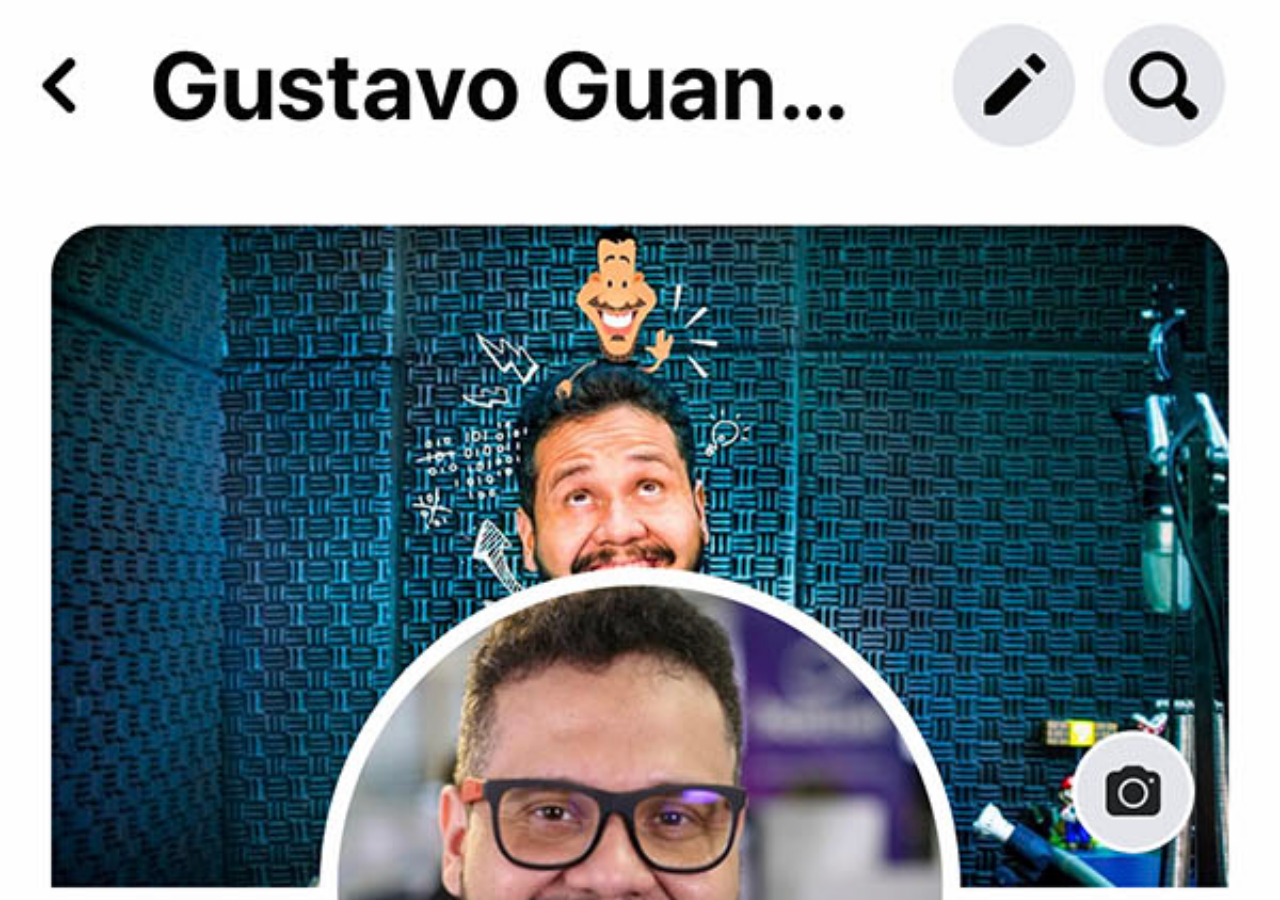
==== paginas/pagina_facebook.html @ e51181b7 "criando as paginas do projeto" ====
<!DOCTYPE html>
<html lang="pt-br">
<head>
    <meta charset="UTF-8">
    <meta http-equiv="X-UA-Compatible" content="IE=edge">
    <meta name="viewport" content="width=device-width, initial-scale=1.0">
    <title>Facebook</title>
    <style>
        * {
            padding: 0px;
            margin: 0px;
        }
        body {
            font-family: Arial, Helvetica, sans-serif;
            height: 100vh;
            width: 100vw;
            background: black url(../imagens/tela-facebook.jpg) no-repeat top center ;
            background-size: cover;
        }
    </style>
</head>
<body>
    
</body>
</html>
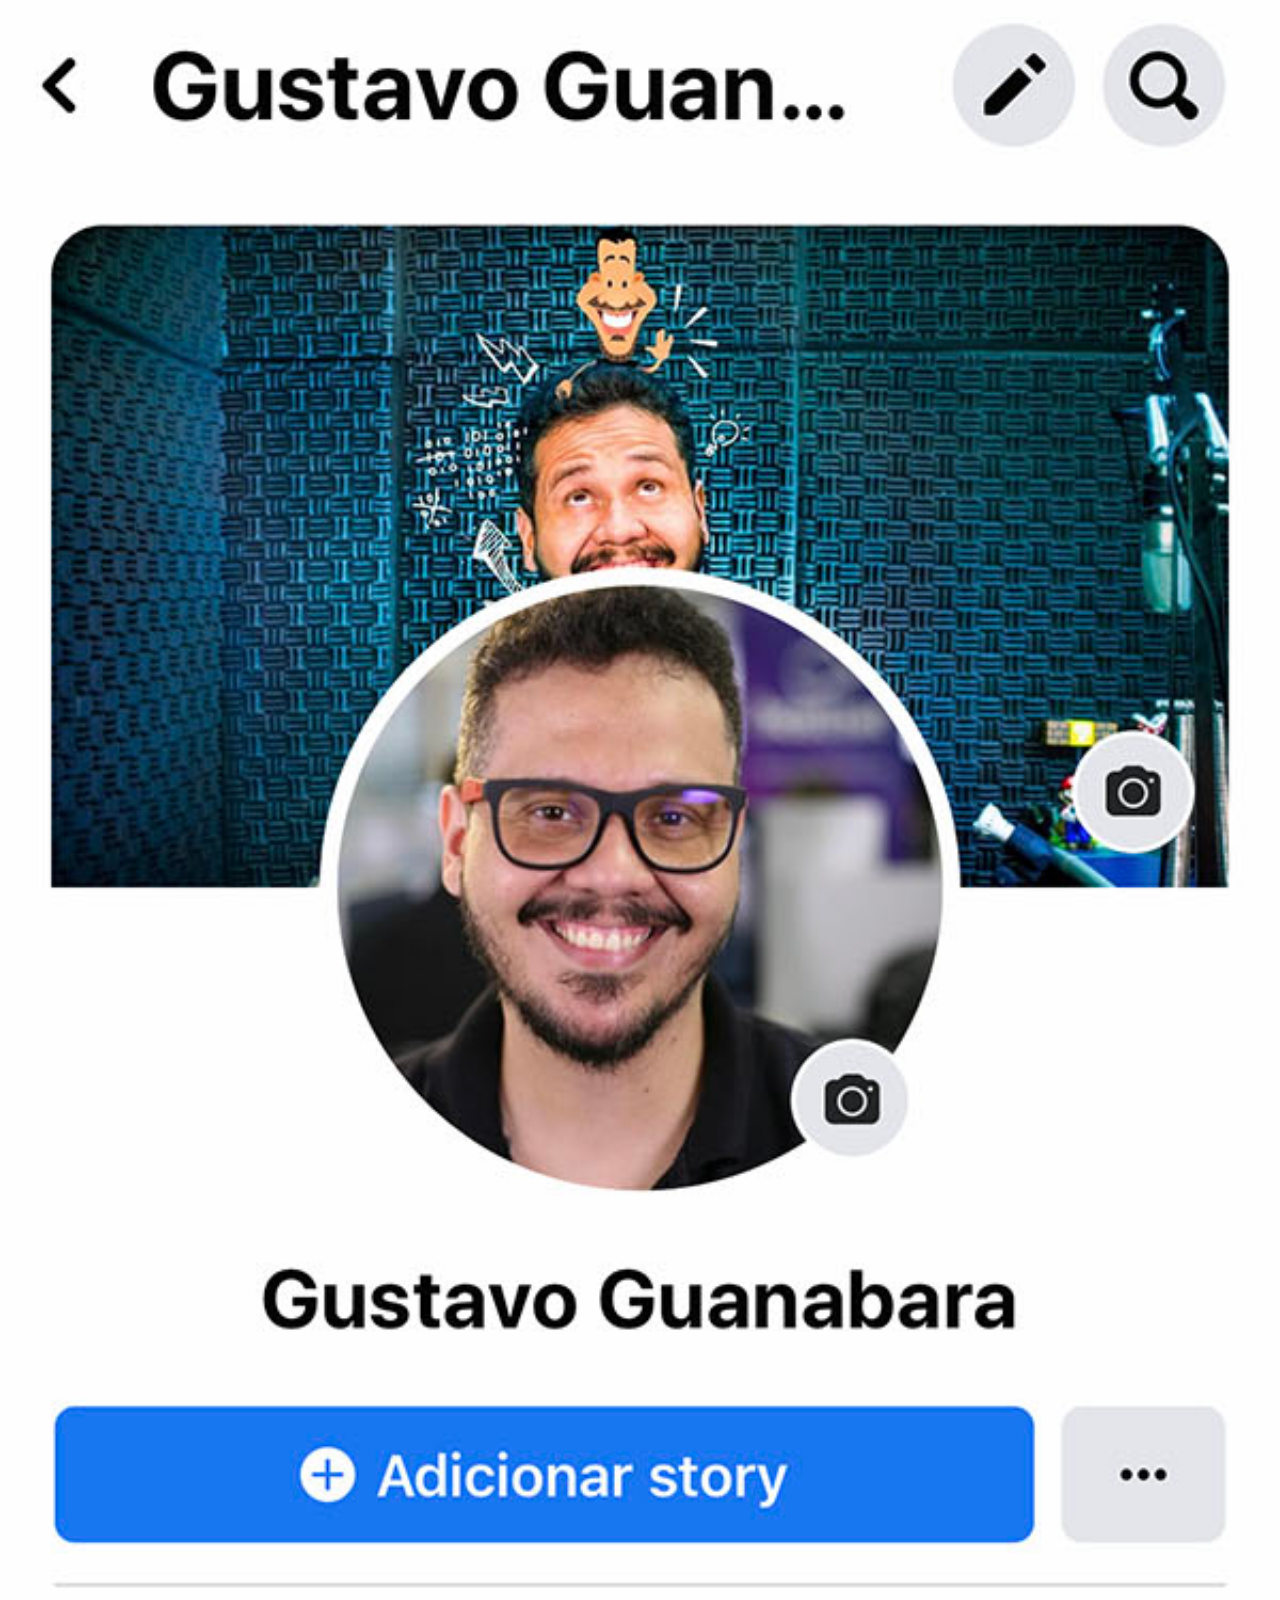
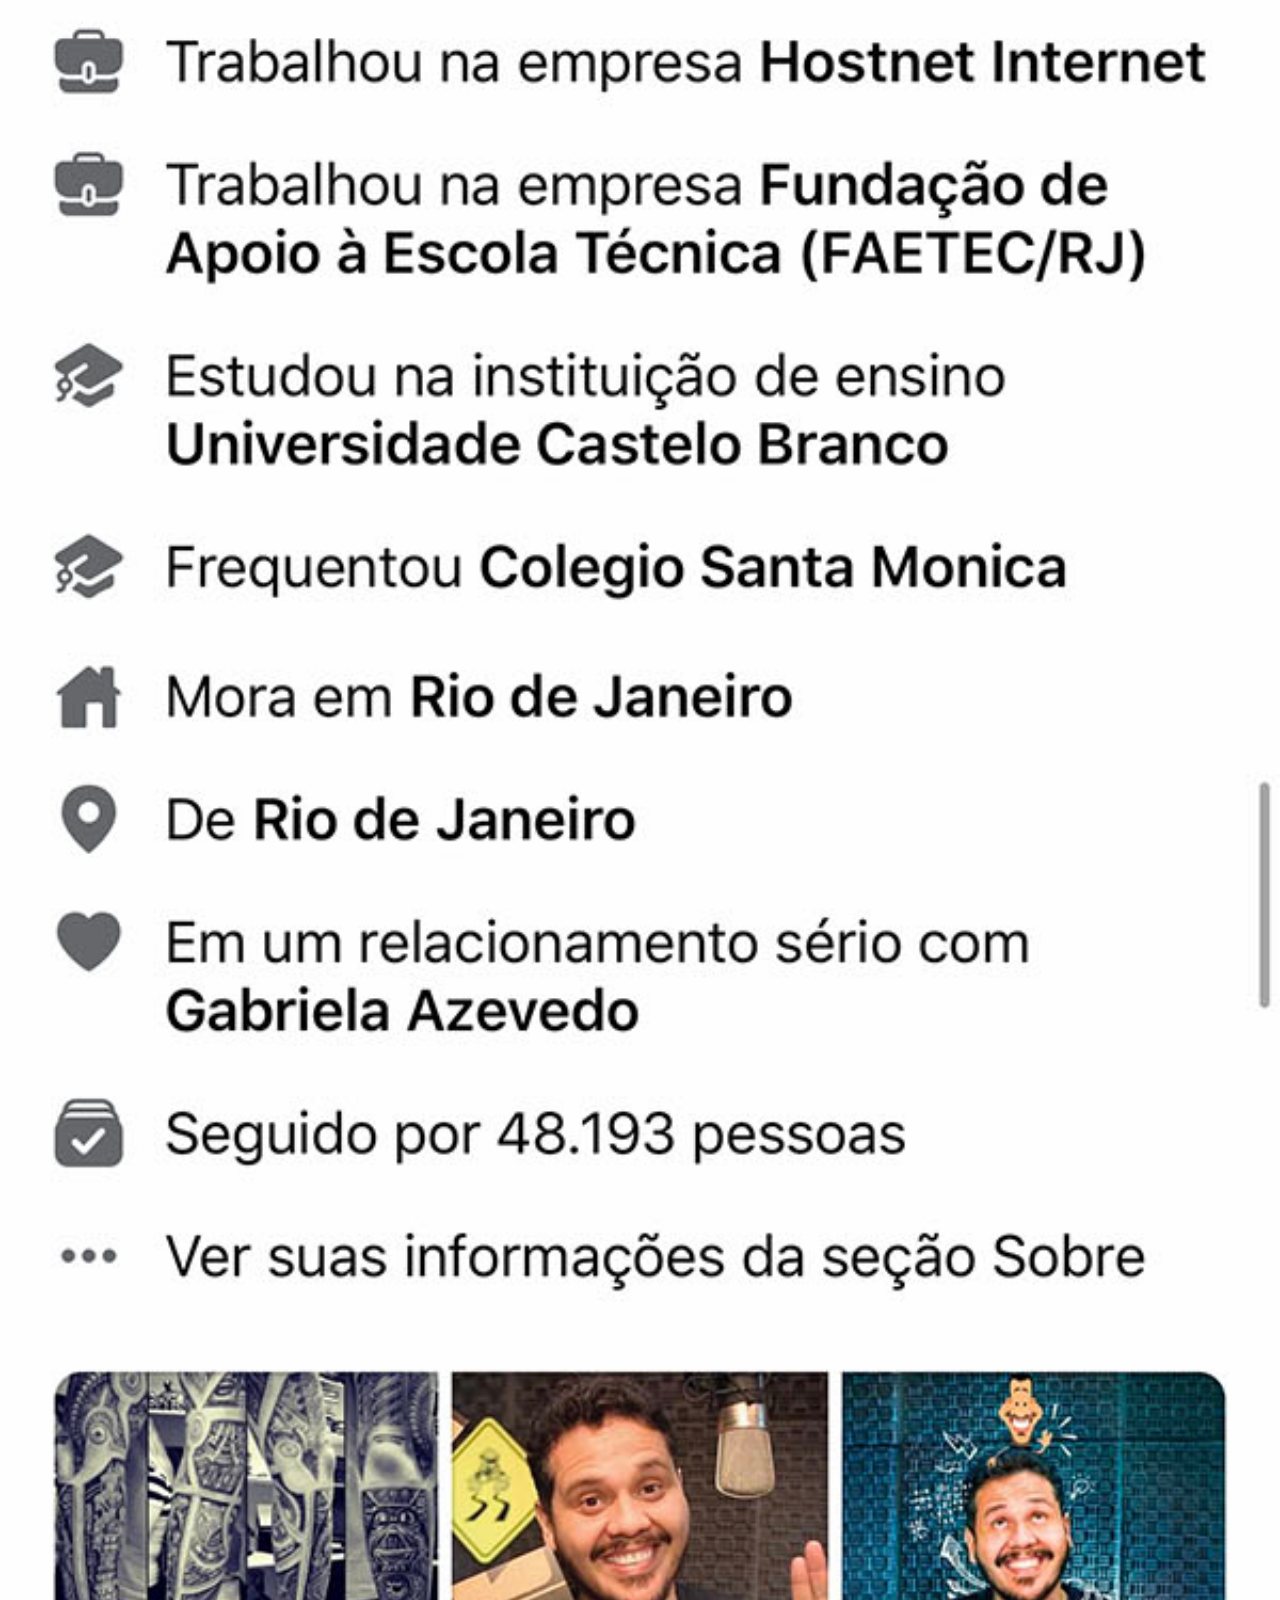
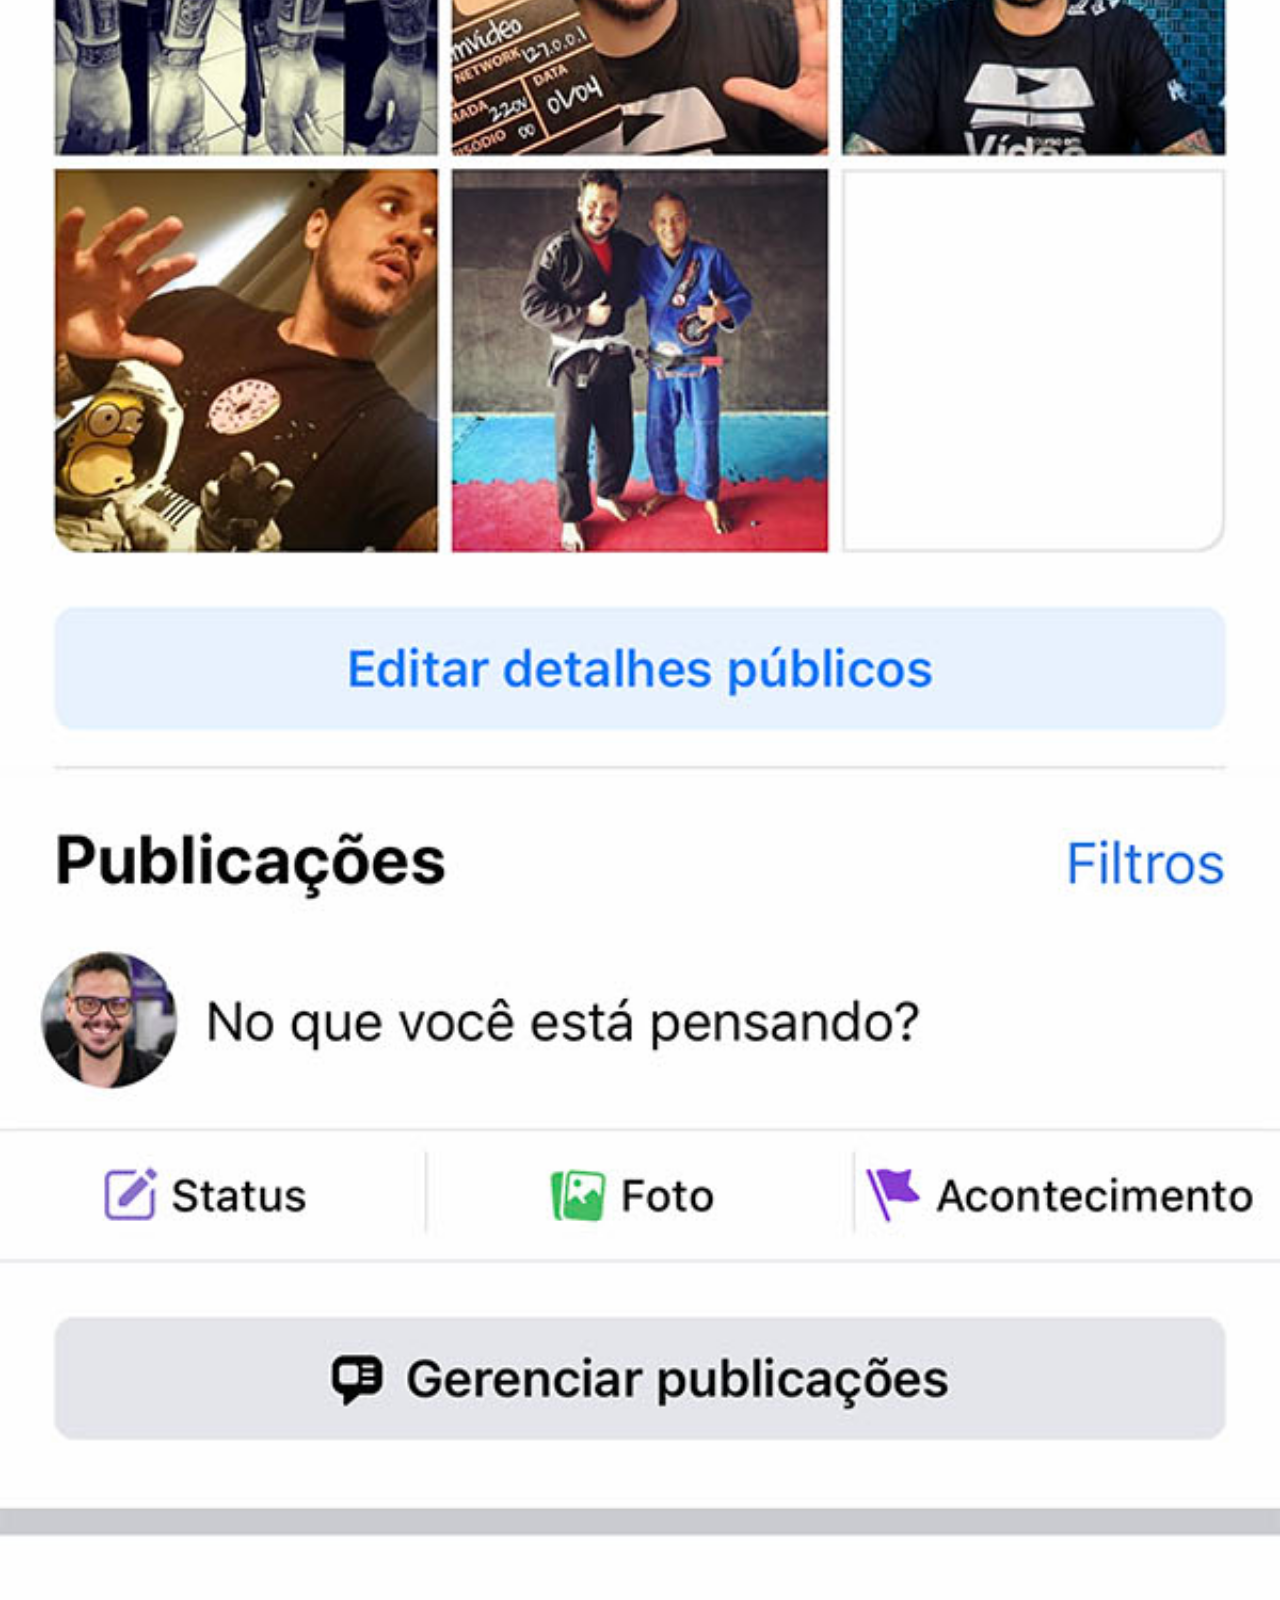
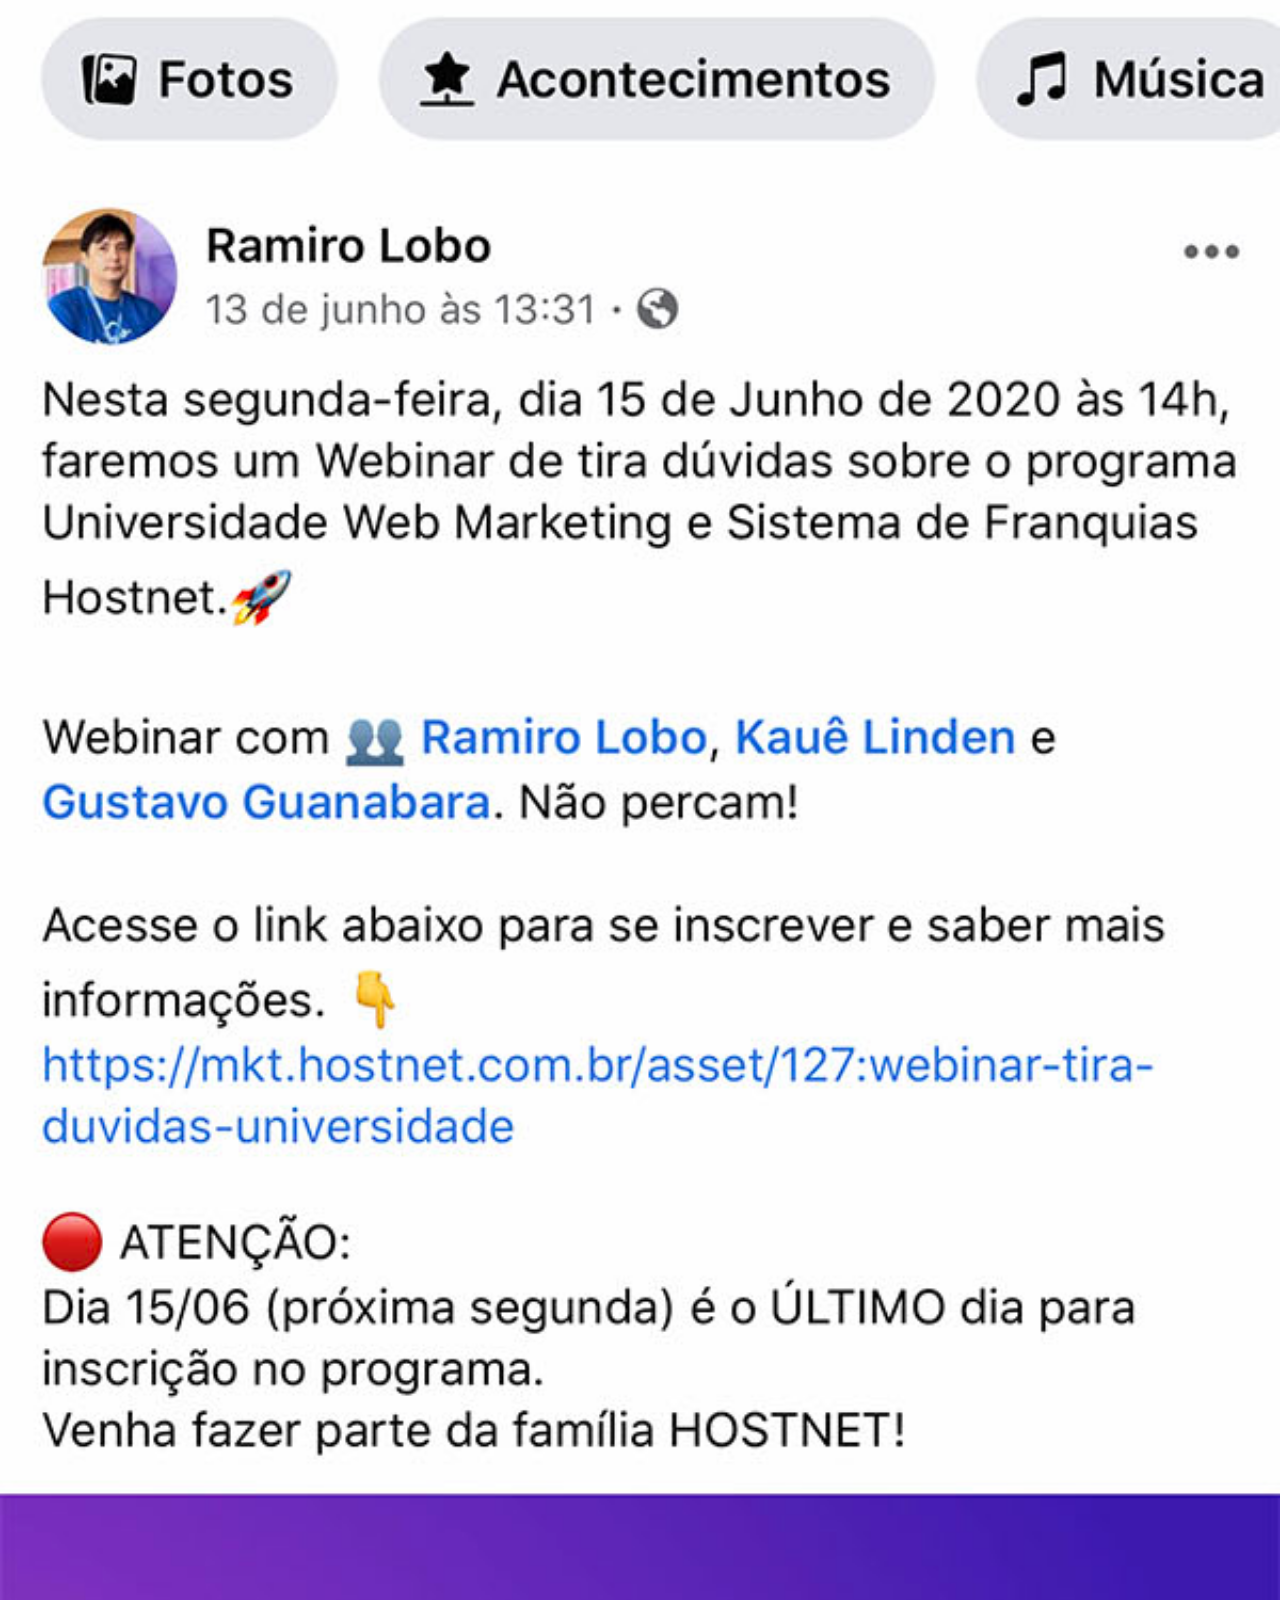
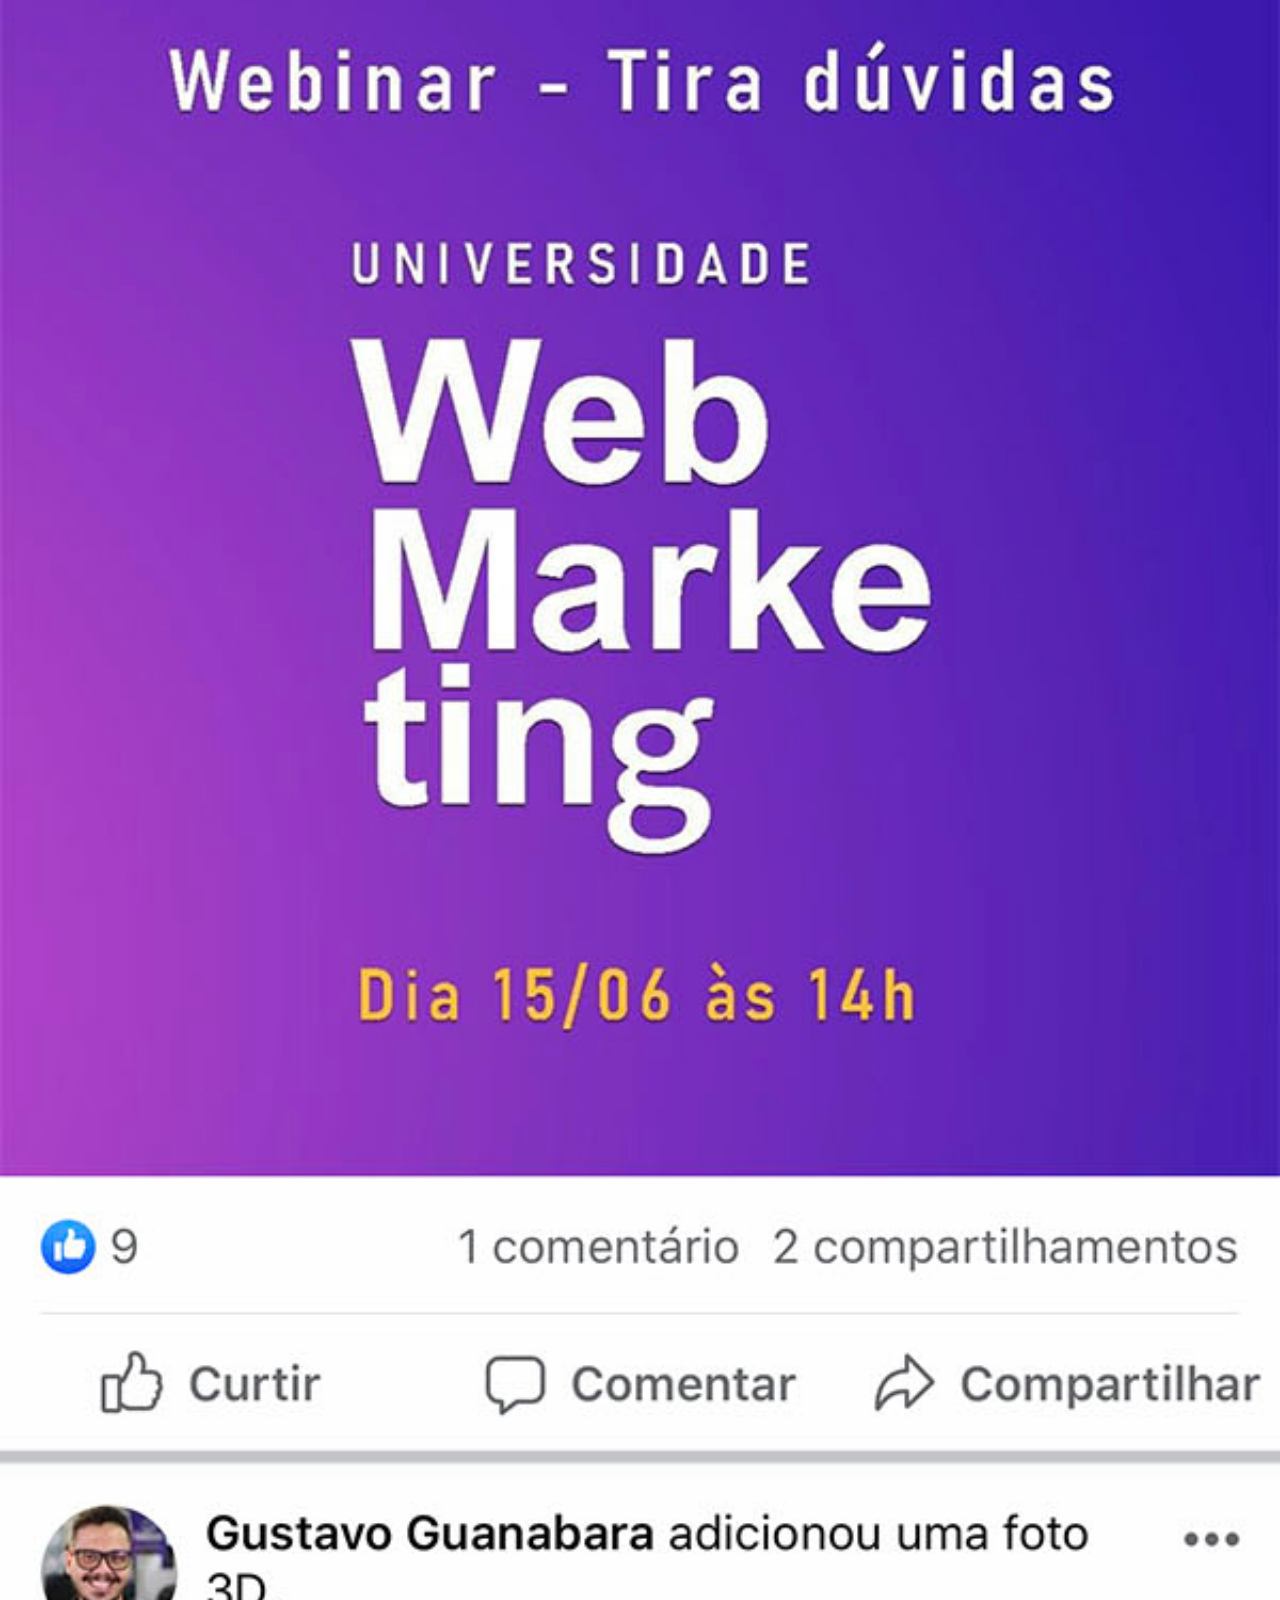
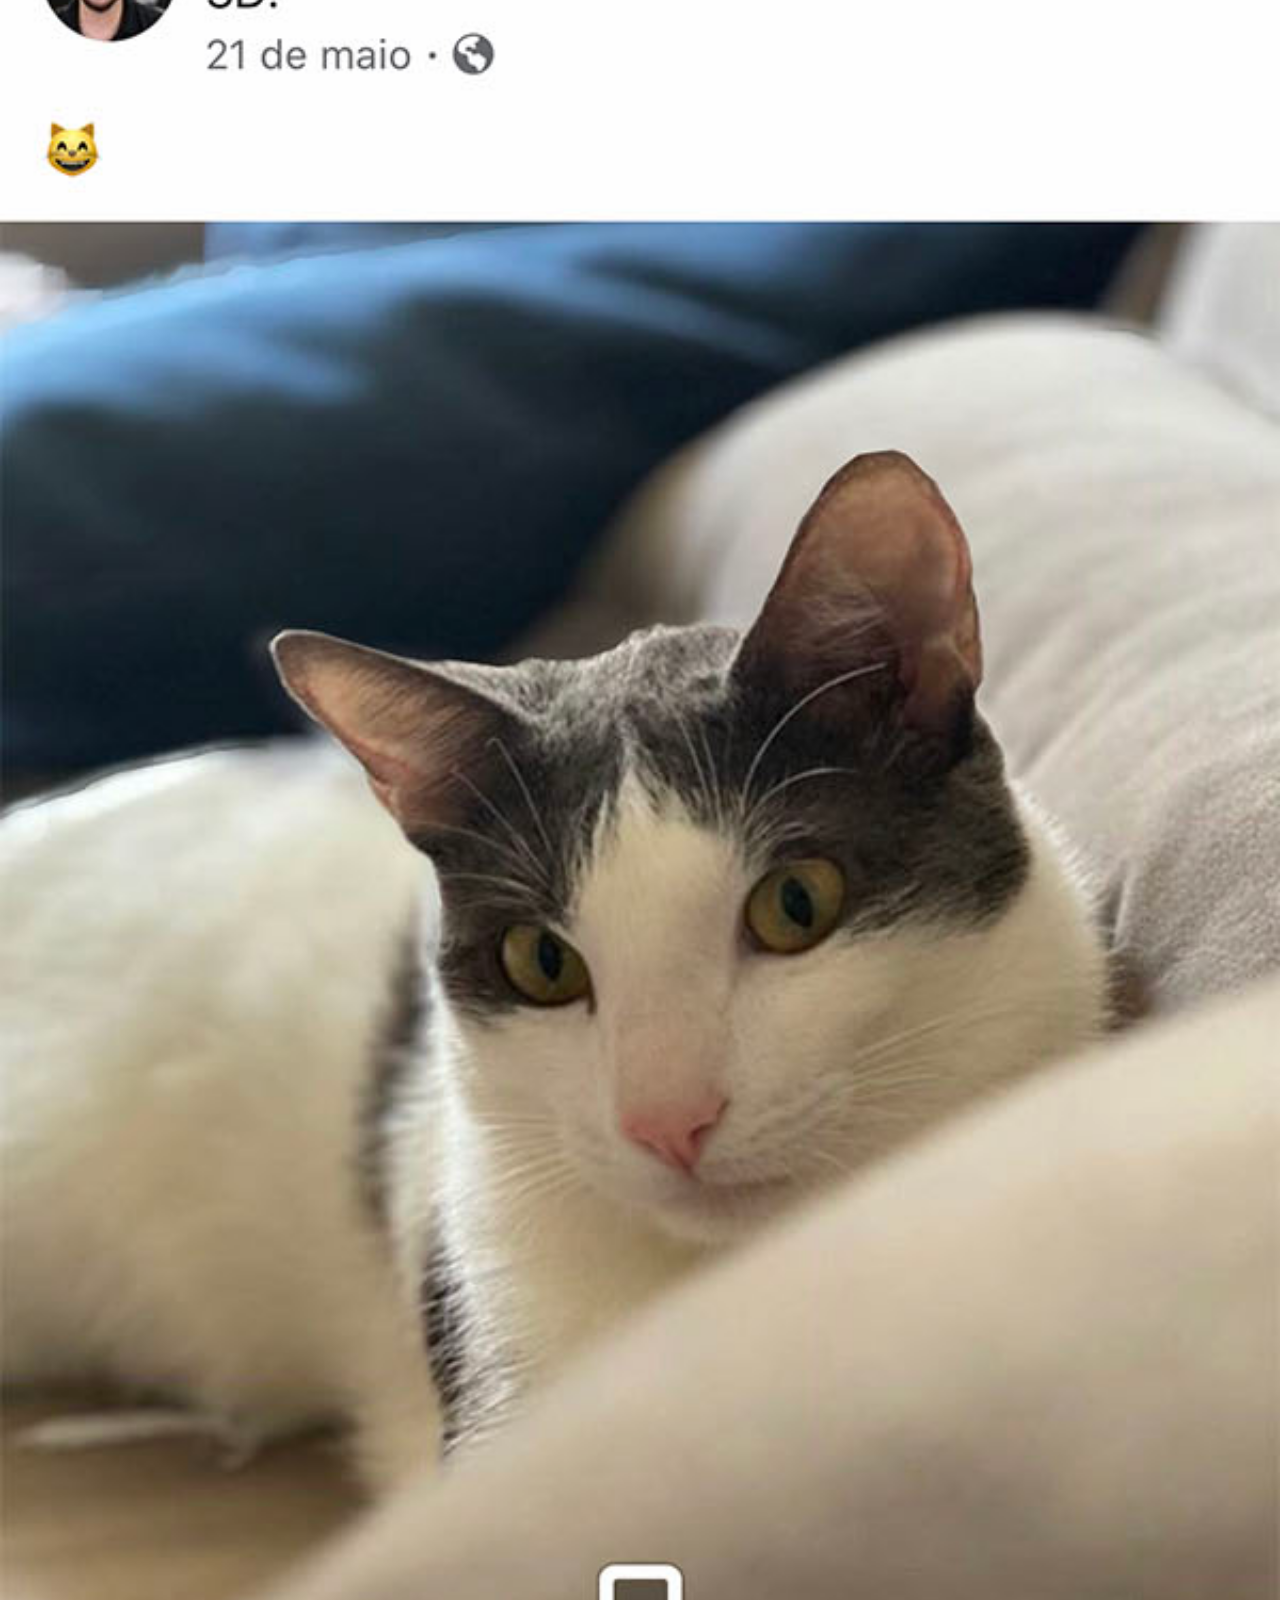
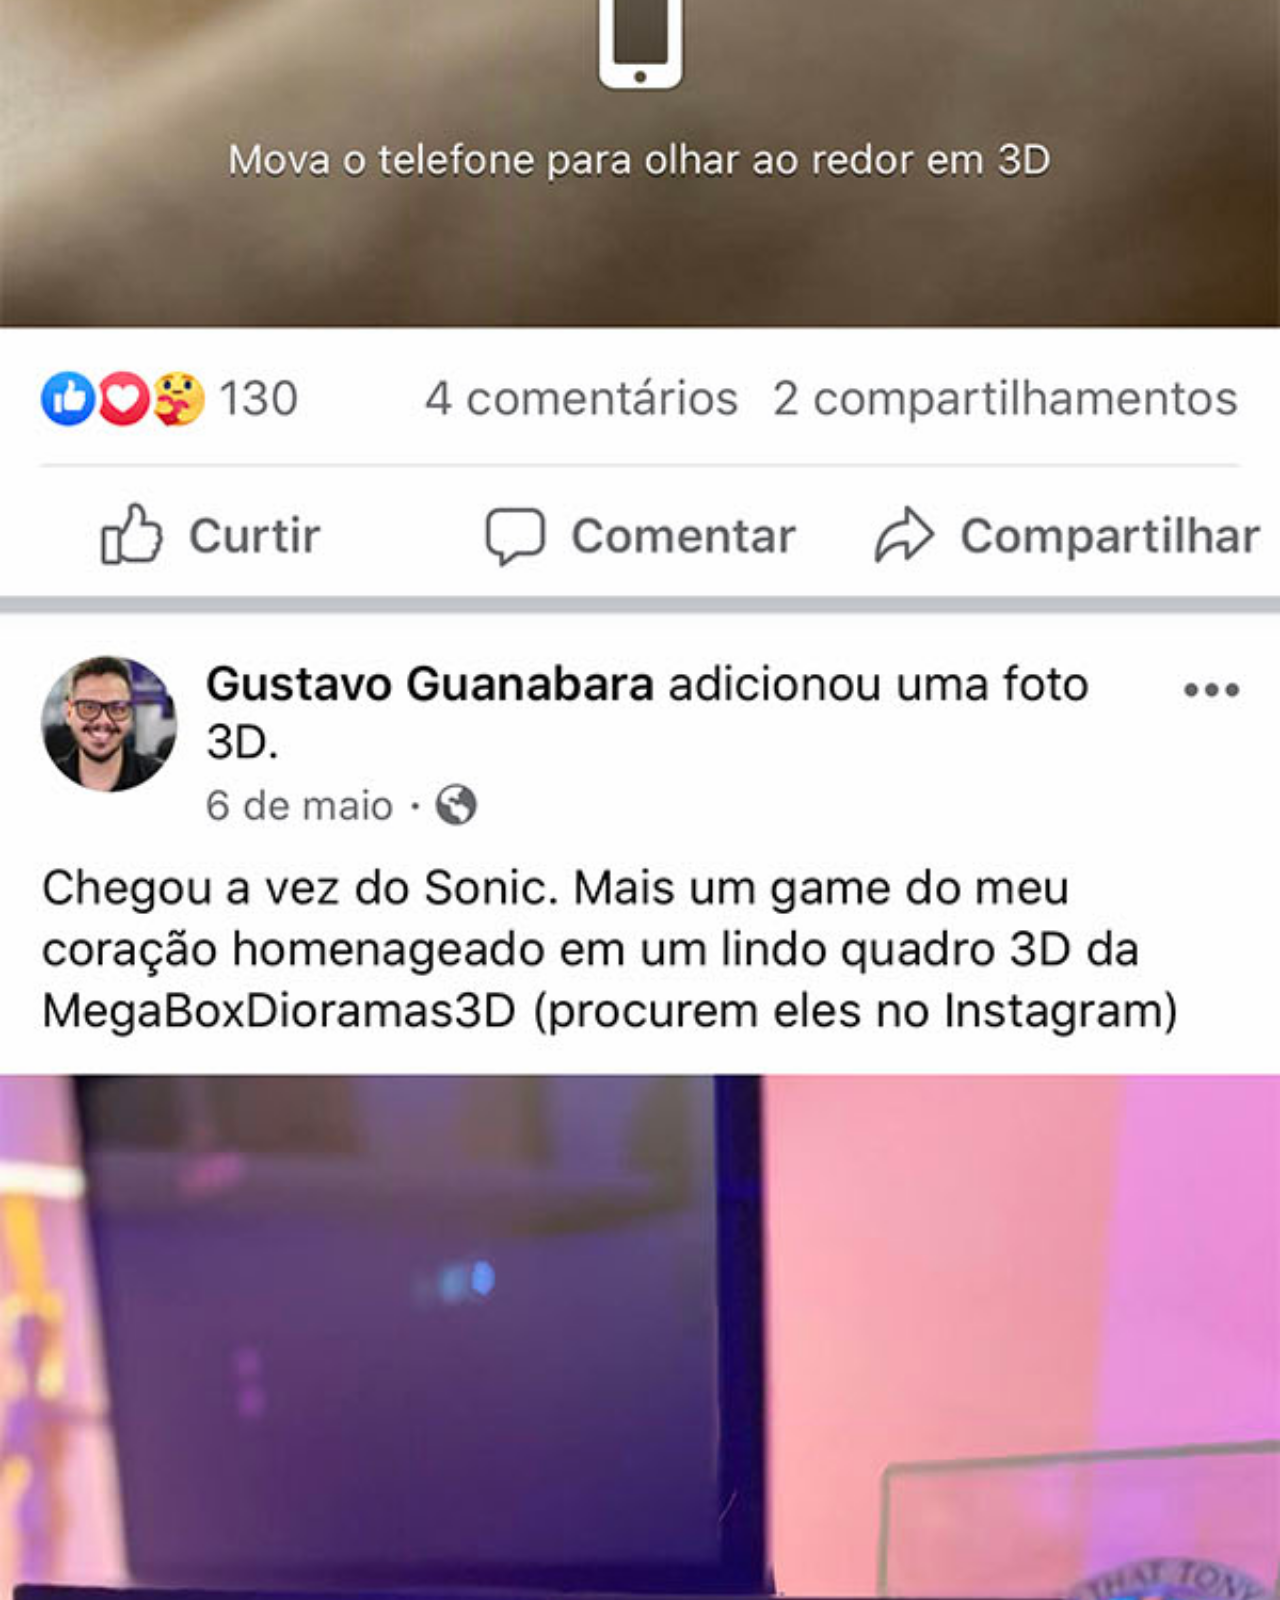
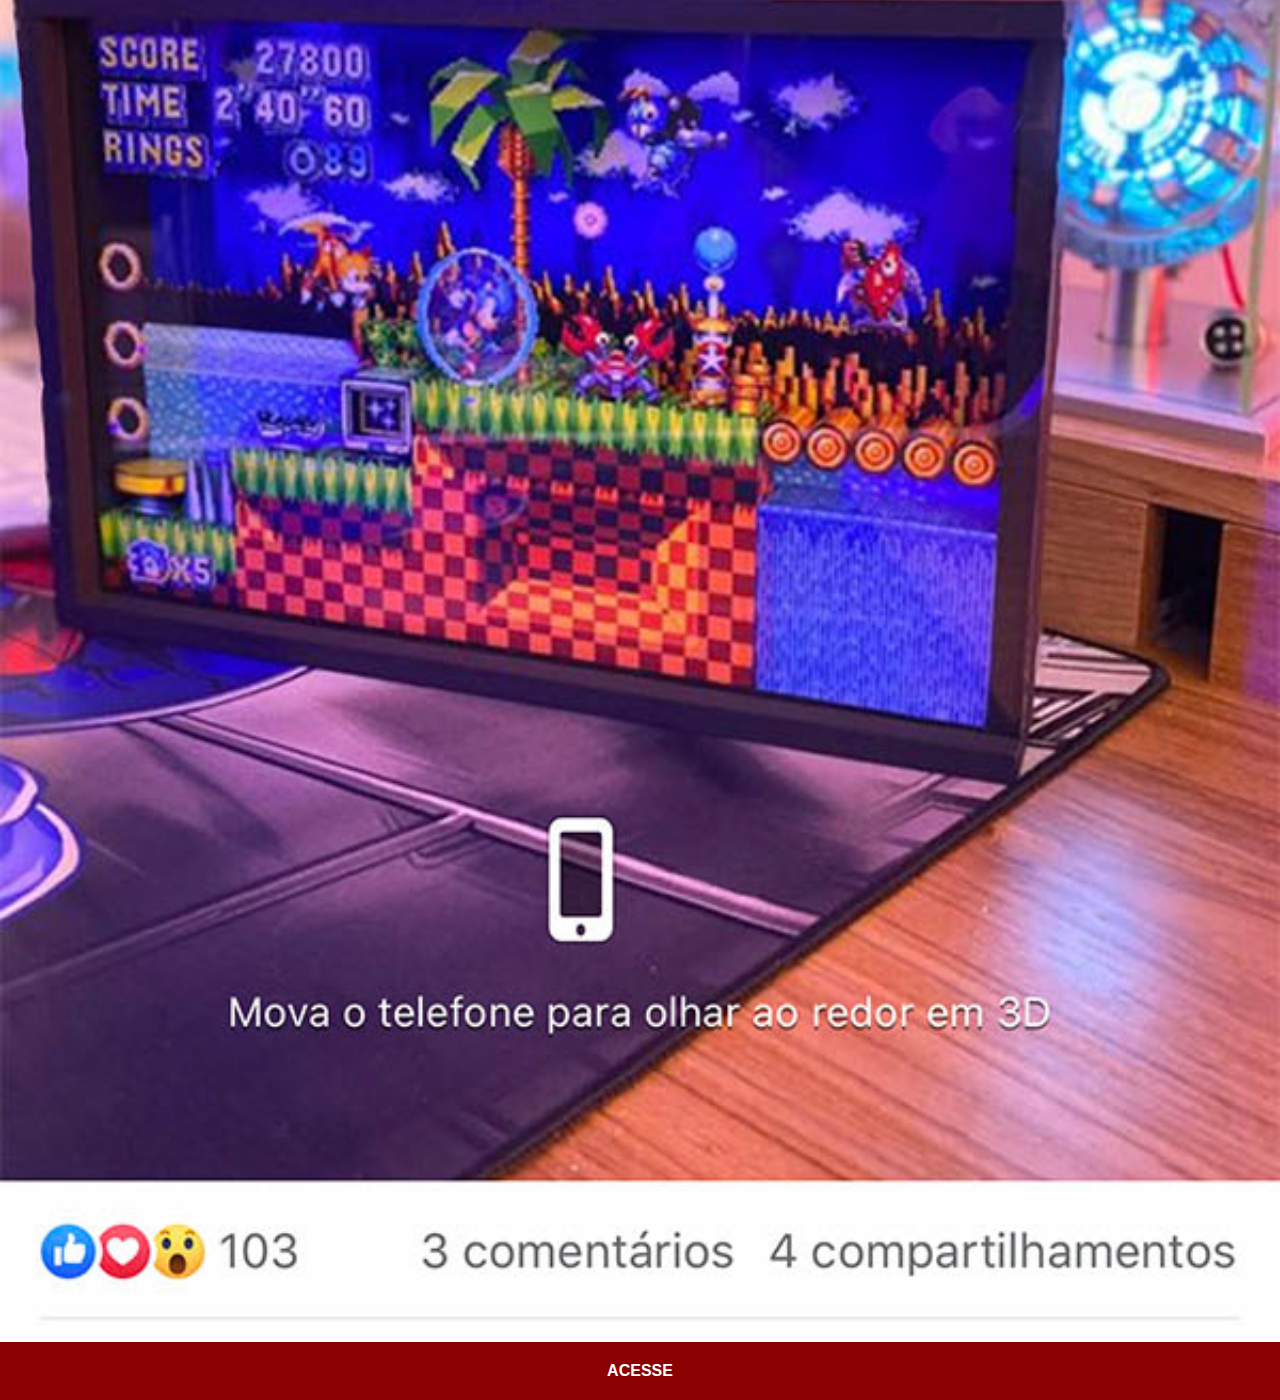
==== commit 77f06eca: "terminei o projeto" ====
--- a/paginas/pagina_facebook.html
+++ b/paginas/pagina_facebook.html
@@ -5,21 +5,10 @@
     <meta http-equiv="X-UA-Compatible" content="IE=edge">
     <meta name="viewport" content="width=device-width, initial-scale=1.0">
     <title>Facebook</title>
-    <style>
-        * {
-            padding: 0px;
-            margin: 0px;
-        }
-        body {
-            font-family: Arial, Helvetica, sans-serif;
-            height: 100vh;
-            width: 100vw;
-            background: black url(../imagens/tela-facebook.jpg) no-repeat top center ;
-            background-size: cover;
-        }
-    </style>
+    <link rel="stylesheet" href="estilo/estilospaginas.css">
 </head>
 <body>
-    
+    <img src="../imagens/tela-facebook.jpg" alt="facebook">
+    <a href="https://pt-br.facebook.com/gustavoguanabara">ACESSE</a>
 </body>
 </html>--- a/paginas/estilo/estilospaginas.css
+++ b/paginas/estilo/estilospaginas.css
@@ -0,0 +1,30 @@
+@charset "UTF-8";
+
+* {
+    padding: 0px;
+    margin: 0px;
+    font-family: Arial, Helvetica, sans-serif;
+}
+
+::-webkit-scrollbar {
+    width: 0px;
+    height: 0px;
+}
+
+img {
+    width: 100vw;
+}
+
+a {
+    display: block;
+    background-color: darkred;
+    color: white;
+    text-align: center;
+    padding: 20px;
+    font-weight: bolder;
+    text-decoration: none;
+}
+
+a:hover {
+    background-color: red;
+}